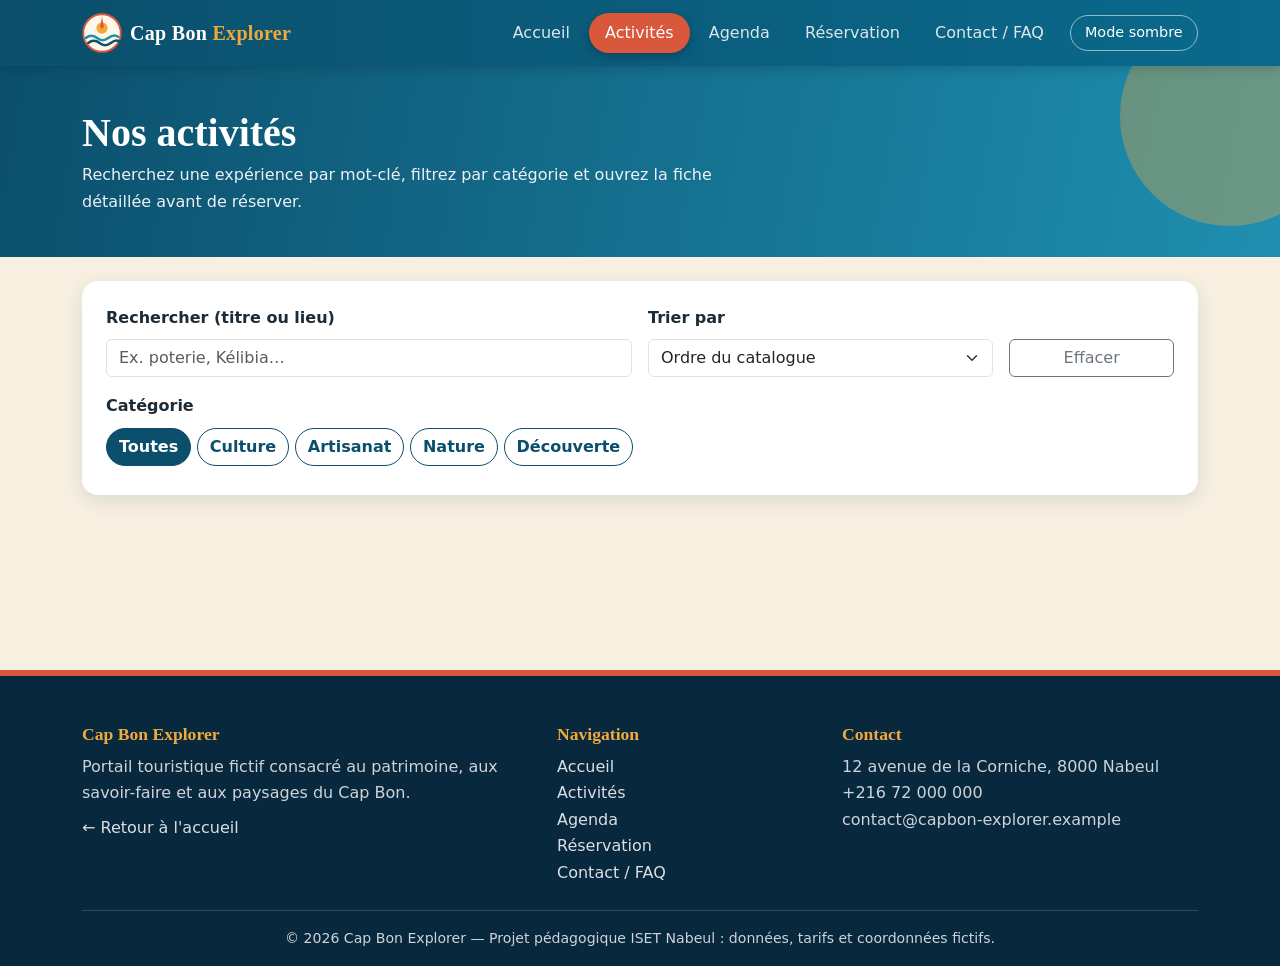
==== activites.html @ 2111612a "initial project" ====
<!DOCTYPE html>
<html lang="fr">
<head>
  <meta charset="UTF-8">
  <meta name="viewport" content="width=device-width, initial-scale=1">
  <meta name="description" content="Catalogue des 8 activités Cap Bon Explorer : recherche, filtre par catégorie et détails.">
  <title>Activités | Cap Bon Explorer</title>
  <link rel="icon" href="images/logo.svg" type="image/svg+xml">
  <!-- Bootstrap 5.3 (CDN officiel) puis feuille de style personnelle -->
  <link href="https://cdn.jsdelivr.net/npm/bootstrap@5.3.3/dist/css/bootstrap.min.css" rel="stylesheet">
  <link href="css/style.css" rel="stylesheet">
  <script src="js/app.js"></script>
</head>
<body>
  <a class="skip-link" href="#contenu">Aller au contenu principal</a>

  <header id="entete">
    <nav class="navbar navbar-expand-lg navbar-cb" aria-label="Navigation principale">
      <div class="container">
        <a class="navbar-brand d-flex align-items-center" href="index.html">
          <img src="images/logo.svg" alt="Logo Cap Bon Explorer" width="40" height="40">
          <div>Cap Bon <span>Explorer</span></div>
        </a>
        <button class="navbar-toggler" type="button" data-bs-toggle="collapse" data-bs-target="#menuPrincipal" aria-controls="menuPrincipal" aria-expanded="false" aria-label="Afficher ou masquer le menu">
          <span class="navbar-toggler-icon"></span>
        </button>
        <div class="collapse navbar-collapse" id="menuPrincipal">
          <ul class="navbar-nav ms-auto mb-2 mb-lg-0 align-items-lg-center">
            <li class="nav-item"><a class="nav-link" href="index.html">Accueil</a></li>
            <li class="nav-item"><a class="nav-link active" aria-current="page" href="activites.html">Activités</a></li>
            <li class="nav-item"><a class="nav-link" href="agenda.html">Agenda</a></li>
            <li class="nav-item"><a class="nav-link" href="reservation.html">Réservation</a></li>
            <li class="nav-item"><a class="nav-link" href="contact.html">Contact / FAQ</a></li>
            <li class="nav-item ms-lg-2 mt-2 mt-lg-0">
              <button id="btn-theme" type="button" aria-pressed="false">Mode sombre</button>
            </li>
          </ul>
        </div>
      </div>
    </nav>
  </header>

  <main id="contenu">
    <div class="page-titre">
      <div class="container">
        <h1>Nos activités</h1>
        <p>Recherchez une expérience par mot-clé, filtrez par catégorie et ouvrez la fiche détaillée avant de réserver.</p>
      </div>
    </div>

    <section class="container py-4" aria-label="Recherche et filtres">
      <form id="form-recherche" class="panneau" role="search" onsubmit="return false">
        <div class="row g-3 align-items-end">
          <div class="col-12 col-md-6 col-lg-6">
            <label for="recherche" class="form-label">Rechercher (titre ou lieu)</label>
            <input type="search" id="recherche" class="form-control" placeholder="Ex. poterie, Kélibia…" autocomplete="off">
          </div>
          <div class="col-8 col-md-4 col-lg-4">
            <label for="tri" class="form-label">Trier par</label>
            <select id="tri" class="form-select">
              <option value="defaut">Ordre du catalogue</option>
              <option value="prix-asc">Prix croissant</option>
              <option value="prix-desc">Prix décroissant</option>
            </select>
          </div>
          <div class="col-4 col-md-2 col-lg-2">
            <button type="button" id="btn-effacer" class="btn btn-outline-secondary w-100">Effacer</button>
          </div>
          <div class="col-12">
            <span class="form-label d-block" id="lbl-categorie">Catégorie</span>
            <div class="btn-group flex-wrap" role="group" aria-labelledby="lbl-categorie" id="filtres-categories">
              <button type="button" class="btn btn-outline-cb btn-filtre active" data-categorie="Toutes" aria-pressed="true">Toutes</button>
              <button type="button" class="btn btn-outline-cb btn-filtre" data-categorie="Culture" aria-pressed="false">Culture</button>
              <button type="button" class="btn btn-outline-cb btn-filtre" data-categorie="Artisanat" aria-pressed="false">Artisanat</button>
              <button type="button" class="btn btn-outline-cb btn-filtre" data-categorie="Nature" aria-pressed="false">Nature</button>
              <button type="button" class="btn btn-outline-cb btn-filtre" data-categorie="Découverte" aria-pressed="false">Découverte</button>
            </div>
          </div>
        </div>
      </form>
      <p class="mt-3 mb-0 fw-semibold" id="compteur" aria-live="polite" role="status"></p>
    </section>

    <section class="container pb-4" aria-label="Liste des activités">
      <div id="aucun-resultat" class="alert alert-warning d-none" role="alert">
        <strong>Aucune activité trouvée.</strong> Essayez un autre mot-clé ou changez de catégorie.
      </div>
      <div class="row g-4" id="liste-activites"></div>
    </section>

    <div class="modal fade" id="modalActivite" tabindex="-1" aria-labelledby="modalTitre" aria-hidden="true">
      <div class="modal-dialog modal-lg modal-dialog-centered modal-dialog-scrollable">
        <div class="modal-content">
          <div class="modal-header">
            <h2 class="modal-title h4" id="modalTitre">Activité</h2>
            <button type="button" class="btn-close" data-bs-dismiss="modal" aria-label="Fermer"></button>
          </div>
          <div class="modal-body">
            <div class="row g-3">
              <div class="col-12 col-md-6"><img id="modalImage" src="images/logo.svg" alt="" class="img-fluid rounded-3"></div>
              <div class="col-12 col-md-6">
                <p class="mb-2"><span id="modalCategorie" class="badge"></span></p>
                <ul class="list-unstyled mb-3">
                  <li><strong>Lieu :</strong> <span id="modalLieu"></span></li>
                  <li><strong>Durée :</strong> <span id="modalDuree"></span></li>
                  <li><strong>Tarif :</strong> <span id="modalPrix"></span></li>
                  <li><strong>Référence :</strong> <span id="modalId"></span></li>
                </ul>
                <p id="modalDescription" class="mb-0"></p>
              </div>
            </div>
          </div>
          <div class="modal-footer">
            <button type="button" class="btn btn-outline-secondary" data-bs-dismiss="modal">Fermer</button>
            <a id="modalReserver" href="reservation.html" class="btn btn-cb">Réserver</a>
          </div>
        </div>
      </div>
    </div>
  </main>

  <footer id="pied" class="pt-5">
    <div class="container">
      <div class="row g-4 pb-4">
        <div class="col-12 col-md-5">
          <h2>Cap Bon Explorer</h2>
          <p class="mb-2">Portail touristique fictif consacré au patrimoine, aux savoir-faire et aux paysages du Cap Bon.</p>
          <a href="index.html">&larr; Retour à l'accueil</a>
        </div>
        <div class="col-6 col-md-3">
          <h2>Navigation</h2>
          <ul><li><a href="index.html">Accueil</a></li><li><a href="activites.html">Activités</a></li><li><a href="agenda.html">Agenda</a></li><li><a href="reservation.html">Réservation</a></li><li><a href="contact.html">Contact / FAQ</a></li></ul>
        </div>
        <div class="col-6 col-md-4">
          <h2>Contact</h2>
          <ul>
            <li>12 avenue de la Corniche, 8000 Nabeul</li>
            <li>+216 72 000 000</li>
            <li>contact@capbon-explorer.example</li>
          </ul>
        </div>
      </div>
      <div class="mention py-3 text-center">
        &copy; 2026 Cap Bon Explorer &mdash; Projet pédagogique ISET Nabeul : données, tarifs et coordonnées fictifs.
      </div>
    </div>
  </footer>

  <script src="https://cdn.jsdelivr.net/npm/bootstrap@5.3.3/dist/js/bootstrap.bundle.min.js"></script>
  <script src="js/data.js"></script>
  <script src="js/activites.js"></script>
</body>
</html>
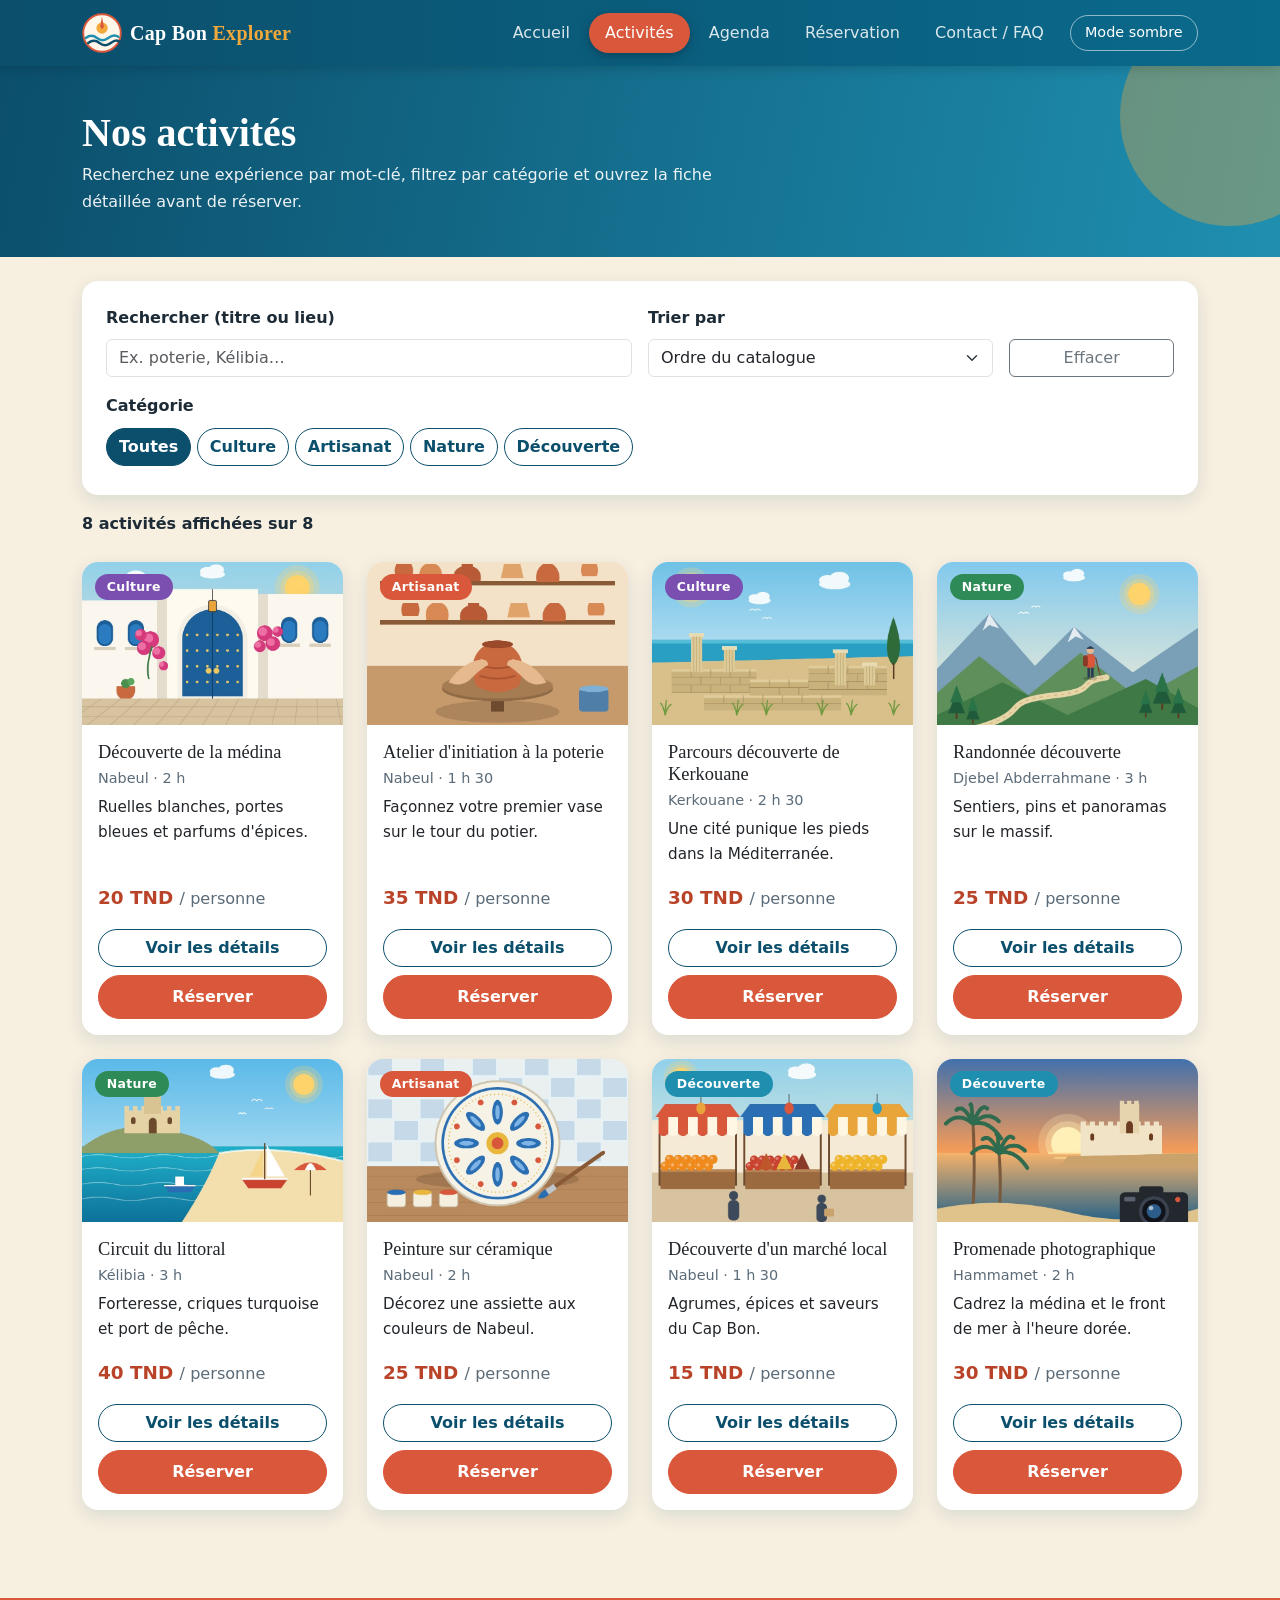
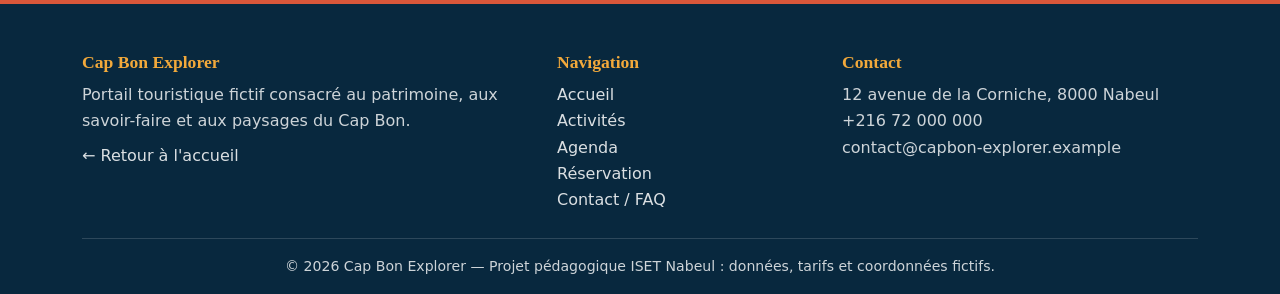
==== commit ee8a5684: "Fix JavaScript functionality and remove comments" ====
--- a/activites.html
+++ b/activites.html
@@ -6,8 +6,7 @@
   <meta name="description" content="Catalogue des 8 activités Cap Bon Explorer : recherche, filtre par catégorie et détails.">
   <title>Activités | Cap Bon Explorer</title>
   <link rel="icon" href="images/logo.svg" type="image/svg+xml">
-  <!-- Bootstrap 5.3 (CDN officiel) puis feuille de style personnelle -->
-  <link href="https://cdn.jsdelivr.net/npm/bootstrap@5.3.3/dist/css/bootstrap.min.css" rel="stylesheet">
+    <link href="https://cdn.jsdelivr.net/npm/bootstrap@5.3.3/dist/css/bootstrap.min.css" rel="stylesheet">
   <link href="css/style.css" rel="stylesheet">
   <script src="js/app.js"></script>
 </head>
--- a/css/style.css
+++ b/css/style.css
@@ -0,0 +1,183 @@
+
+:root {
+  --cb-bleu: #0b4f6c;
+  --cb-bleu-clair: #1f8fb0;
+  --cb-terracotta: #d9573a;
+  --cb-terracotta-fonce: #b94328;
+  --cb-sable: #f7efe0;
+  --cb-ocre: #f2a93b;
+  --cb-encre: #1d2b36;
+  --cb-rayon: 16px;
+  --cb-ombre: 0 6px 18px rgba(11, 79, 108, .12);
+  --cb-ombre-forte: 0 14px 32px rgba(11, 79, 108, .22);
+  --bs-heading-color: var(--cb-bleu);
+  --bs-primary: var(--cb-bleu);
+  --bs-primary-rgb: 11, 79, 108;
+  --bs-link-color: var(--cb-bleu);
+  --bs-link-hover-color: var(--cb-terracotta-fonce);
+  --bs-link-color-rgb: 11, 79, 108;
+  --bs-link-hover-color-rgb: 185, 67, 40;
+}
+
+body {
+  font-family: "Segoe UI", "Open Sans", Inter, system-ui, -apple-system, Roboto, Arial, sans-serif;
+  font-size: 1rem;
+  line-height: 1.65;
+  color: var(--cb-encre);
+  background-color: var(--cb-sable);
+}
+h1, h2, h3, h4, h5 {
+  font-family: Georgia, Gelasio, "Times New Roman", serif;
+  font-weight: 700;
+  color: var(--cb-bleu);
+  line-height: 1.25;
+}
+a { text-underline-offset: 3px; }
+img { max-width: 100%; }
+main { min-height: 60vh; }
+section { scroll-margin-top: 90px; }
+
+.skip-link {
+  position: absolute; left: -999px; top: 8px; z-index: 2000;
+  background: var(--cb-terracotta); color: #fff; padding: .5rem 1rem; border-radius: 8px;
+}
+.skip-link:focus { left: 8px; color: #fff; }
+
+#entete { box-shadow: 0 2px 12px rgba(0, 0, 0, .18); position: sticky; top: 0; z-index: 1030; }
+.navbar-cb { background: linear-gradient(90deg, var(--cb-bleu), #0a6a8c); }
+.navbar-cb .navbar-brand {
+  font-family: Georgia, Gelasio, serif; font-weight: 700; color: #fff; letter-spacing: .3px;
+}
+.navbar-cb .navbar-brand img { width: 40px; height: 40px; margin-right: .5rem; }
+.navbar-cb .navbar-brand span { color: var(--cb-ocre); }
+.navbar-cb .nav-link {
+  color: rgba(255, 255, 255, .85); font-weight: 500; border-radius: 999px;
+  padding: .45rem 1rem !important; margin: 0 .1rem;
+  transition: background-color .25s ease, color .25s ease, transform .25s ease;
+}
+.navbar-cb .nav-link:hover, .navbar-cb .nav-link:focus { background: rgba(255, 255, 255, .16); color: #fff; transform: translateY(-1px); }
+.navbar-cb .nav-link.active { background: var(--cb-terracotta); color: #fff; box-shadow: 0 3px 10px rgba(0, 0, 0, .25); }
+.navbar-cb .navbar-toggler { border-color: rgba(255, 255, 255, .6); }
+.navbar-cb .navbar-toggler-icon { filter: invert(1); }
+#btn-theme { border-radius: 999px; border: 1px solid rgba(255, 255, 255, .55); color: #fff; background: transparent; padding: .3rem .9rem; font-size: .9rem; transition: background-color .25s ease; }
+#btn-theme:hover, #btn-theme:focus { background: rgba(255, 255, 255, .2); color: #fff; }
+
+.btn-cb {
+  --bs-btn-color: #fff; --bs-btn-bg: var(--cb-terracotta); --bs-btn-border-color: var(--cb-terracotta);
+  --bs-btn-hover-color: #fff; --bs-btn-hover-bg: var(--cb-terracotta-fonce); --bs-btn-hover-border-color: var(--cb-terracotta-fonce);
+  --bs-btn-active-bg: var(--cb-terracotta-fonce); --bs-btn-active-border-color: var(--cb-terracotta-fonce); --bs-btn-active-color: #fff;
+  --bs-btn-focus-shadow-rgb: 217, 87, 58;
+  border-radius: 999px; font-weight: 600; padding: .55rem 1.5rem;
+  transition: transform .2s ease, box-shadow .2s ease, background-color .2s ease;
+}
+.btn-cb:hover { transform: translateY(-2px); box-shadow: 0 8px 18px rgba(217, 87, 58, .4); }
+.btn-outline-cb {
+  --bs-btn-color: var(--cb-bleu); --bs-btn-border-color: var(--cb-bleu);
+  --bs-btn-hover-color: #fff; --bs-btn-hover-bg: var(--cb-bleu); --bs-btn-hover-border-color: var(--cb-bleu);
+  --bs-btn-active-bg: var(--cb-bleu); --bs-btn-active-color: #fff; --bs-btn-active-border-color: var(--cb-bleu);
+  border-radius: 999px; font-weight: 600; transition: transform .2s ease, box-shadow .2s ease;
+}
+.btn-outline-cb:hover { transform: translateY(-2px); box-shadow: var(--cb-ombre); }
+.btn-filtre { border-radius: 999px !important; }
+.btn-check:checked + .btn-outline-cb { background: var(--cb-bleu); color: #fff; }
+:focus-visible { outline: 3px solid var(--cb-ocre); outline-offset: 2px; }
+
+.hero {
+  position: relative; color: #fff; text-align: left;
+  background: linear-gradient(100deg, rgba(8, 40, 62, .88) 0%, rgba(8, 40, 62, .45) 55%, rgba(8, 40, 62, .1) 100%),
+              url("../images/banniere.jpg") center / cover no-repeat;
+  padding: 7rem 0 6.5rem;
+}
+.hero h1 { color: #fff; font-size: clamp(2.1rem, 5vw, 3.6rem); text-shadow: 0 2px 12px rgba(0, 0, 0, .4); }
+.hero .lead { max-width: 560px; font-size: 1.2rem; text-shadow: 0 1px 8px rgba(0, 0, 0, .5); }
+.hero .badge-hero { display: inline-block; background: var(--cb-ocre); color: var(--cb-encre); font-weight: 700; border-radius: 999px; padding: .3rem .9rem; font-size: .85rem; margin-bottom: 1rem; }
+.page-titre { background: linear-gradient(100deg, var(--cb-bleu), var(--cb-bleu-clair)); color: #fff; padding: 2.6rem 0; position: relative; overflow: hidden; }
+.page-titre::after { content: ""; position: absolute; right: -60px; top: -60px; width: 220px; height: 220px; border-radius: 50%; background: rgba(242, 169, 59, .35); }
+.page-titre h1 { color: #fff; margin: 0 0 .3rem; }
+.page-titre p { margin: 0; max-width: 680px; opacity: .92; }
+
+.titre-section { position: relative; display: inline-block; padding-bottom: .5rem; margin-bottom: 1.5rem; }
+.titre-section::after { content: ""; position: absolute; left: 0; bottom: 0; width: 60%; height: 4px; border-radius: 4px; background: var(--cb-terracotta); }
+
+.activity-card {
+  border: 0; border-radius: var(--cb-rayon); overflow: hidden; background: #fff;
+  box-shadow: var(--cb-ombre);
+  transition: transform .3s ease, box-shadow .3s ease;
+}
+.activity-card:hover { transform: translateY(-8px); box-shadow: var(--cb-ombre-forte); }
+.activity-card .vignette { overflow: hidden; position: relative; }
+.activity-card .card-img-top { aspect-ratio: 16 / 10; object-fit: cover; transition: transform .5s ease; }
+.activity-card:hover .card-img-top { transform: scale(1.07); }
+.activity-card .card-title { font-size: 1.15rem; margin-bottom: .25rem; }
+.activity-card .lieu { color: #5b6b78; font-size: .9rem; }
+.activity-card .accroche { font-size: .95rem; }
+.badge-cat { position: absolute; top: .8rem; left: .8rem; font-size: .78rem; letter-spacing: .3px; padding: .4rem .75rem; border-radius: 999px; color: #fff; }
+.cat-Culture { background: #7a4fb0; }
+.cat-Artisanat { background: var(--cb-terracotta); }
+.cat-Nature { background: #2e8b57; }
+.cat-Découverte { background: var(--cb-bleu-clair); }
+.prix { font-weight: 800; color: var(--cb-terracotta-fonce); font-size: 1.15rem; }
+.prix small { font-weight: 500; color: #5b6b78; }
+
+.atout { background: #fff; border-radius: var(--cb-rayon); padding: 1.25rem 1.4rem; box-shadow: var(--cb-ombre); height: 100%; border-left: 6px solid var(--cb-ocre); transition: transform .25s ease; }
+.atout:hover { transform: translateX(6px); }
+.atout h3 { font-size: 1.1rem; margin-bottom: .3rem; }
+.bloc-cta { background: linear-gradient(120deg, var(--cb-terracotta), #e98a3a); color: #fff; border-radius: calc(var(--cb-rayon) * 1.4); padding: 3rem 1.5rem; box-shadow: var(--cb-ombre-forte); }
+.bloc-cta h2 { color: #fff; }
+.bloc-cta .btn { background: #fff; color: var(--cb-terracotta-fonce); border: 0; }
+.bloc-cta .btn:hover { background: var(--cb-bleu); color: #fff; }
+.panneau { background: #fff; border-radius: var(--cb-rayon); box-shadow: var(--cb-ombre); padding: 1.5rem; }
+.panneau-prix { border-top: 6px solid var(--cb-ocre); position: sticky; top: 100px; }
+.ligne-prix { display: flex; justify-content: space-between; padding: .45rem 0; border-bottom: 1px dashed #d8d2c4; }
+.ligne-prix.total { border-bottom: 0; font-size: 1.35rem; font-weight: 800; color: var(--cb-bleu); padding-top: .8rem; }
+.ligne-prix.remise span:last-child { color: #1e8e4e; font-weight: 700; }
+
+.table-agenda caption { caption-side: top; font-weight: 700; color: var(--cb-bleu); font-family: Georgia, Gelasio, serif; font-size: 1.15rem; padding-left: .25rem; }
+.table-agenda thead th { background: var(--cb-bleu); color: #fff; border-color: var(--cb-bleu); white-space: nowrap; }
+.table-agenda tbody tr { transition: background-color .2s ease; }
+.table-agenda tbody tr:hover > * { background-color: rgba(242, 169, 59, .22); }
+.table-agenda td, .table-agenda th { vertical-align: middle; }
+
+.form-control:focus, .form-select:focus, .form-check-input:focus { border-color: var(--cb-bleu-clair); box-shadow: 0 0 0 .25rem rgba(31, 143, 176, .25); }
+.form-check-input:checked { background-color: var(--cb-bleu); border-color: var(--cb-bleu); }
+.form-label { font-weight: 600; }
+.accordion-button:not(.collapsed) { background: rgba(31, 143, 176, .12); color: var(--cb-bleu); }
+.accordion-button:focus { box-shadow: 0 0 0 .25rem rgba(31, 143, 176, .25); }
+.modal-content { border: 0; border-radius: var(--cb-rayon); overflow: hidden; }
+.modal-header { background: var(--cb-bleu); color: #fff; }
+.modal-header .modal-title { color: #fff; }
+.modal-header .btn-close { filter: invert(1); }
+.recap-liste dt { color: #5b6b78; font-weight: 600; }
+
+#pied { background: #08283e; color: rgba(255, 255, 255, .8); margin-top: 4rem; border-top: 6px solid var(--cb-terracotta); }
+#pied h2 { color: var(--cb-ocre); font-size: 1.1rem; }
+#pied a { color: rgba(255, 255, 255, .85); text-decoration: none; transition: color .2s ease, padding-left .2s ease; }
+#pied a:hover, #pied a:focus { color: var(--cb-ocre); padding-left: 4px; }
+#pied ul { list-style: none; padding: 0; margin: 0; }
+#pied .mention { border-top: 1px solid rgba(255, 255, 255, .15); font-size: .88rem; }
+
+[data-bs-theme="dark"] { --bs-heading-color: #8fd3ea; }
+[data-bs-theme="dark"] body { background-color: #10202b; color: #e6edf2; }
+[data-bs-theme="dark"] h1, [data-bs-theme="dark"] h2, [data-bs-theme="dark"] h3, [data-bs-theme="dark"] h4 { color: #8fd3ea; }
+[data-bs-theme="dark"] .activity-card, [data-bs-theme="dark"] .panneau, [data-bs-theme="dark"] .atout { background: #1a2f3d; color: #e6edf2; }
+[data-bs-theme="dark"] .activity-card .lieu, [data-bs-theme="dark"] .prix small { color: #a9bac6; }
+[data-bs-theme="dark"] .prix { color: #ff9a7e; }
+[data-bs-theme="dark"] .ligne-prix.total { color: #8fd3ea; }
+[data-bs-theme="dark"] .page-titre h1 { color: #fff; }
+[data-bs-theme="dark"] .table-agenda tbody tr:hover > * { background-color: rgba(242, 169, 59, .18); }
+[data-bs-theme="dark"] .btn-outline-cb { --bs-btn-color: #8fd3ea; --bs-btn-border-color: #8fd3ea; --bs-btn-hover-bg: #8fd3ea; --bs-btn-hover-color: #08283e; }
+[data-bs-theme="dark"] a:not(.btn):not(.nav-link) { color: #8fd3ea; }
+
+@media (max-width: 767.98px) {
+  .hero { padding: 4.5rem 0 4rem; text-align: center; background-position: 62% center; }
+  .hero .lead { margin-left: auto; margin-right: auto; font-size: 1.05rem; }
+  .page-titre { padding: 2rem 0; }
+  .panneau-prix { position: static; }
+  .navbar-cb .nav-link { padding: .6rem 1rem !important; }
+}
+@media (prefers-reduced-motion: reduce) {
+  * { transition: none !important; animation: none !important; }
+}
+
+.page-titre .container { position: relative; z-index: 1; }
+.btn-group.flex-wrap > .btn-filtre { margin-left: 0 !important; margin-right: .35rem; margin-bottom: .35rem; }
